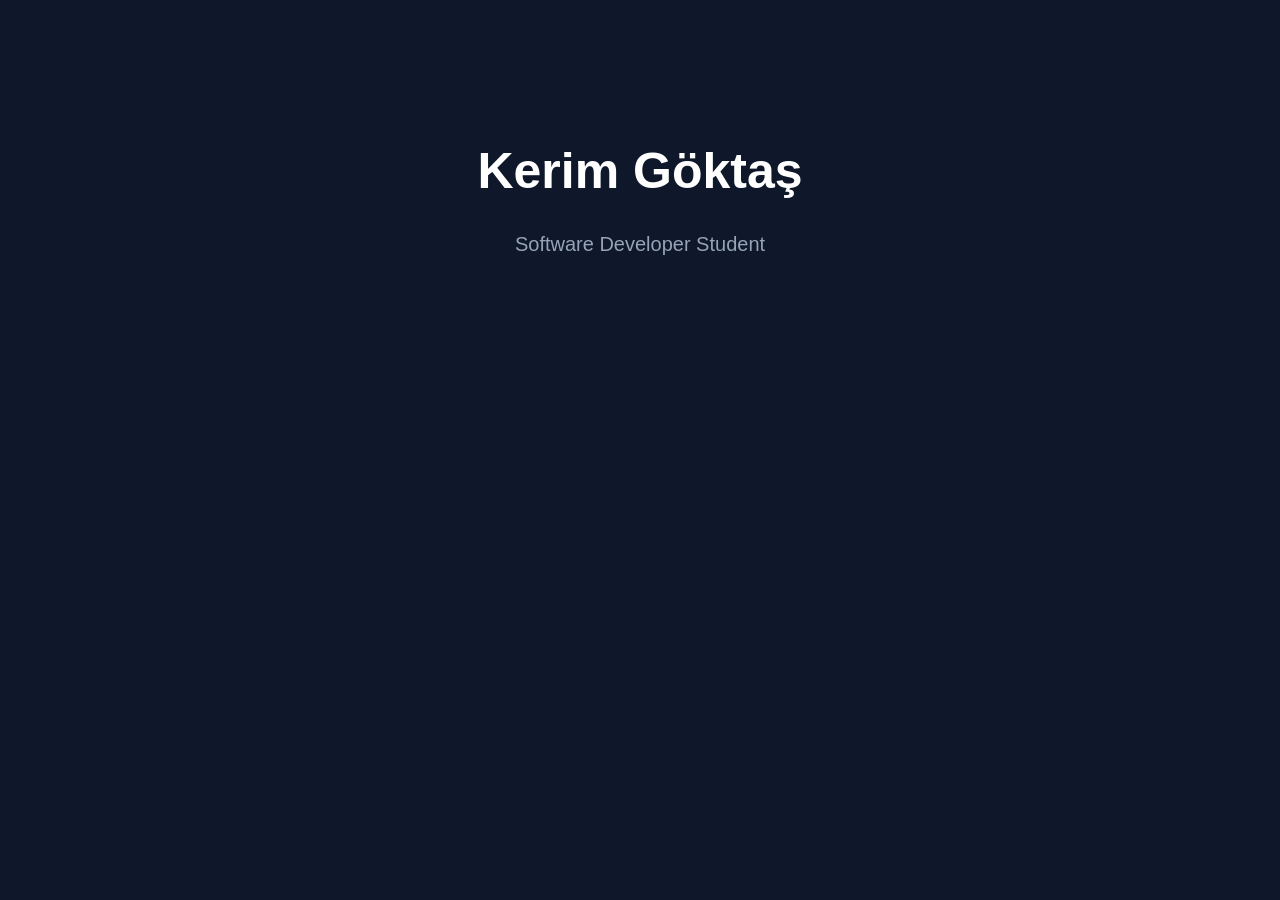
==== portfolio/index.html @ 28bb59c9 "Add files via upload" ====
<!DOCTYPE html>
<html lang="tr">
<head>
    <meta charset="UTF-8">
    <meta name="viewport" content="width=device-width, initial-scale=1.0">
    <title>Kerim Göktaş Portfolio</title>

    <style>
        body{
            background:#0f172a;
            color:white;
            font-family:Arial;
            text-align:center;
            padding-top:100px;
        }

        h1{
            font-size:50px;
        }

        p{
            font-size:20px;
            color:#94a3b8;
        }
    </style>
</head>
<body>

    <h1>Kerim Göktaş</h1>

    <p>Software Developer Student</p>

</body>
</html>
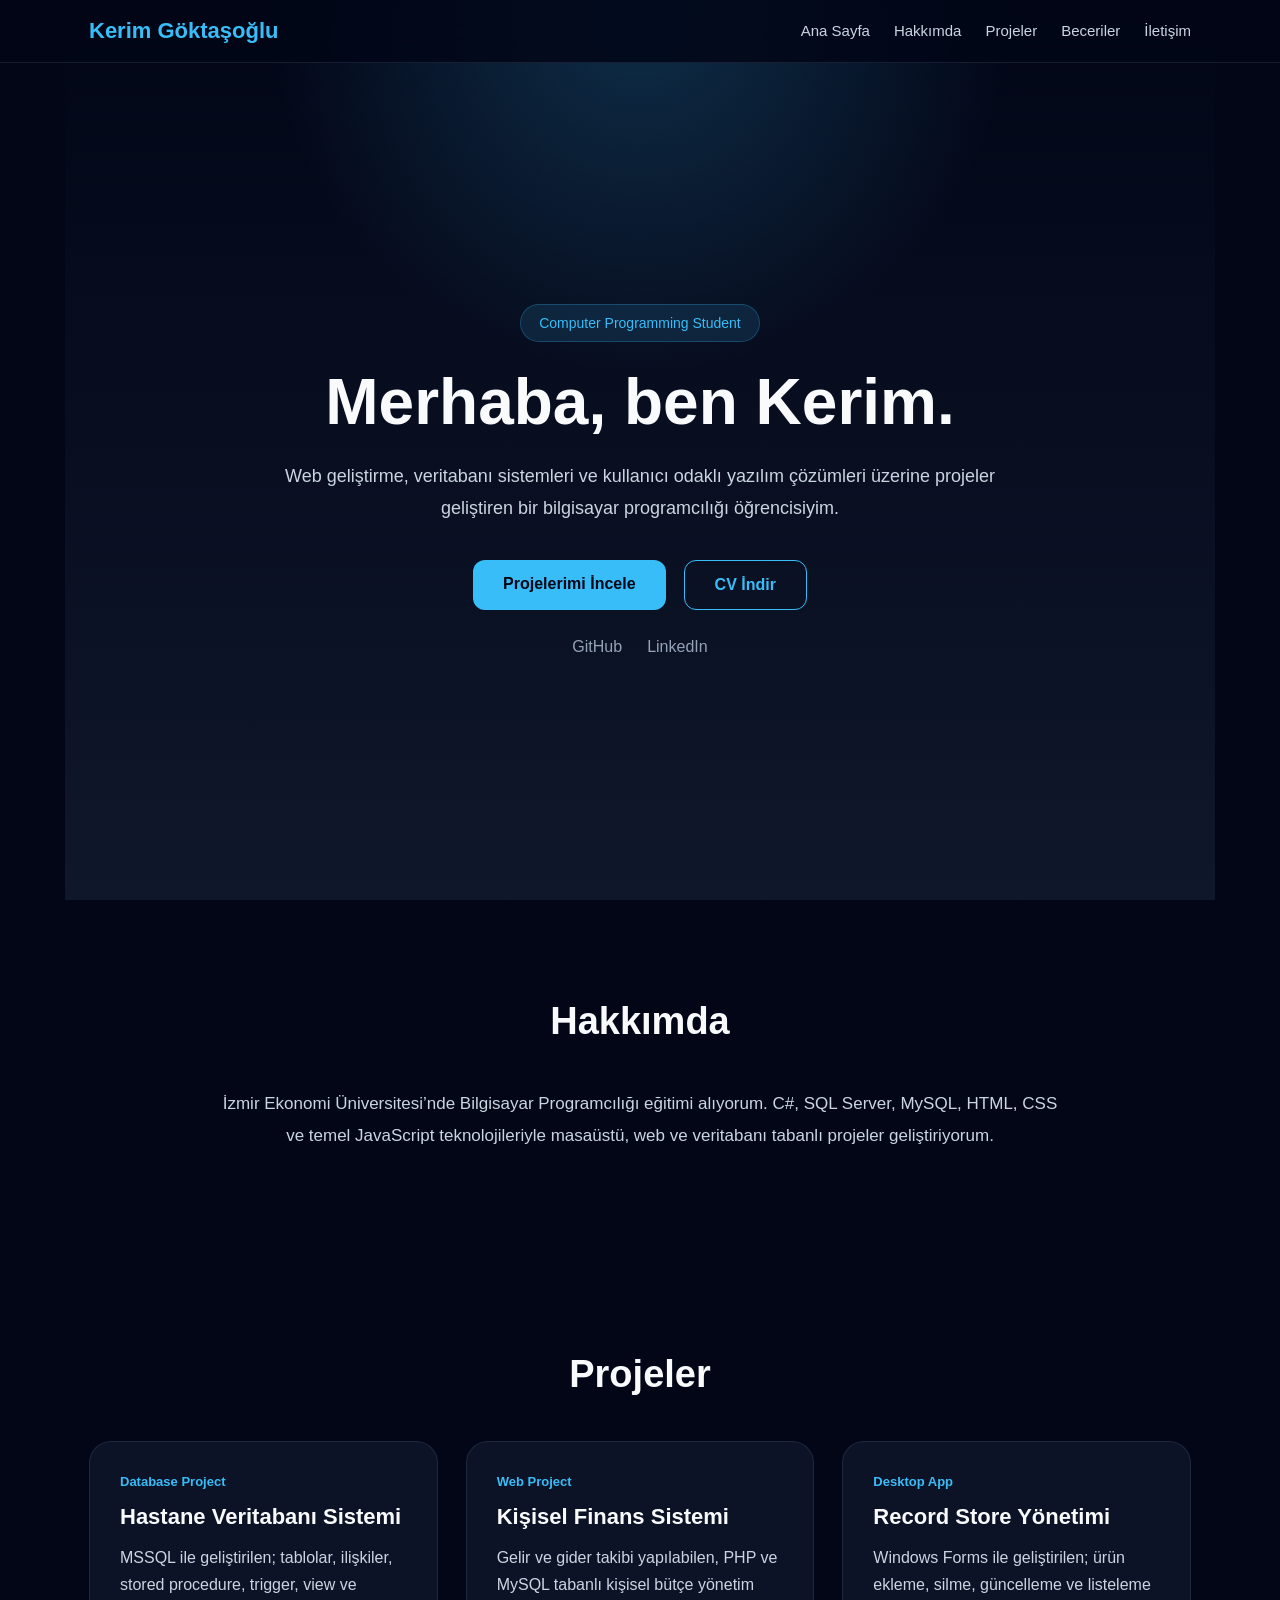
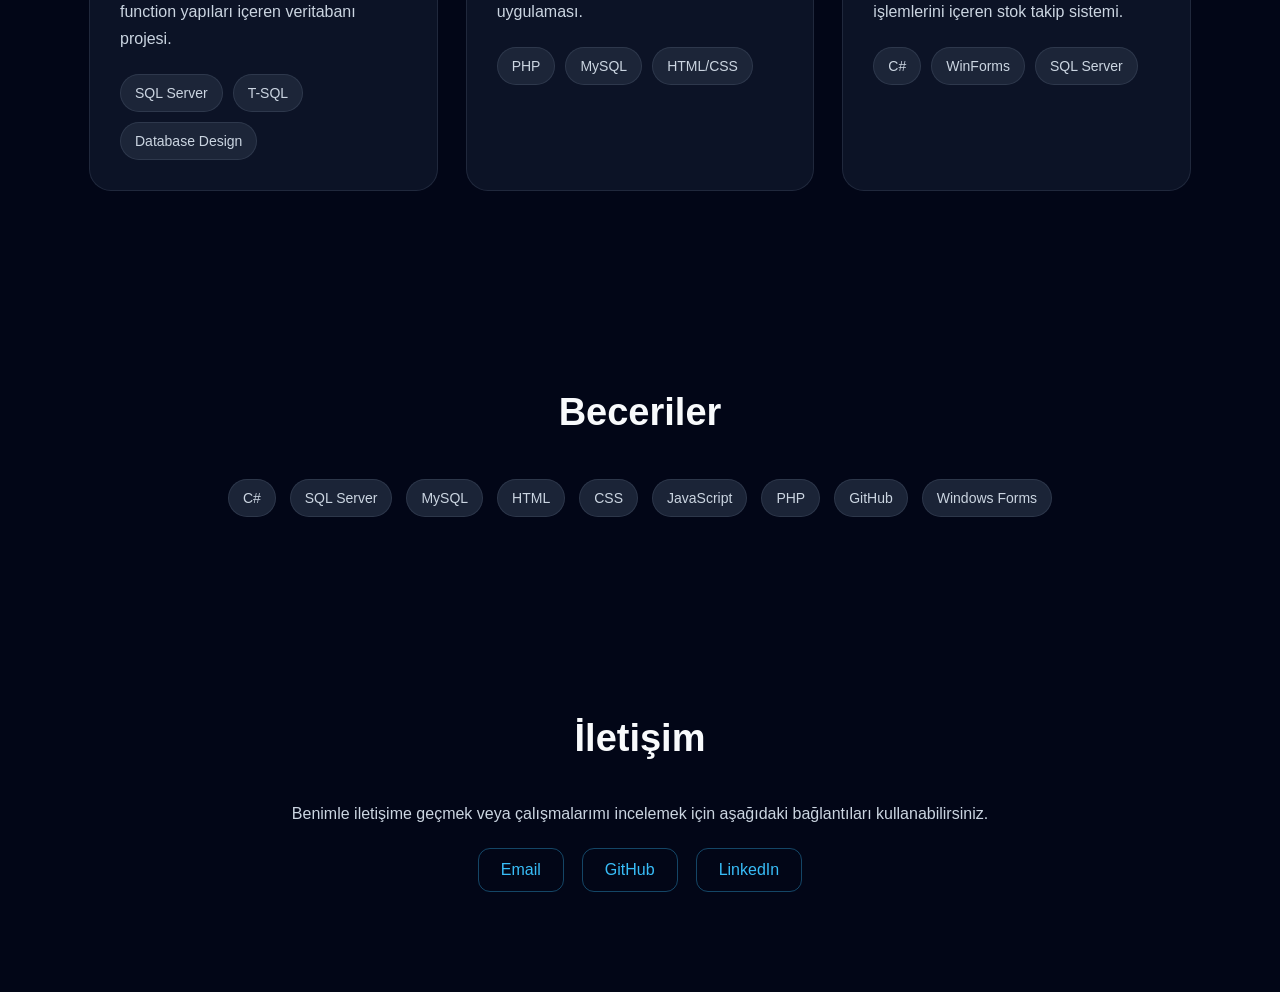
==== commit ab90e73d: "Update portfolio design" ====
--- a/portfolio/index.html
+++ b/portfolio/index.html
@@ -1,34 +1,137 @@
-<!DOCTYPE html>
-<html lang="tr">
-<head>
-    <meta charset="UTF-8">
-    <meta name="viewport" content="width=device-width, initial-scale=1.0">
-    <title>Kerim Göktaş Portfolio</title>
-
-    <style>
-        body{
-            background:#0f172a;
-            color:white;
-            font-family:Arial;
-            text-align:center;
-            padding-top:100px;
-        }
-
-        h1{
-            font-size:50px;
-        }
-
-        p{
-            font-size:20px;
-            color:#94a3b8;
-        }
-    </style>
-</head>
-<body>
-
-    <h1>Kerim Göktaş</h1>
-
-    <p>Software Developer Student</p>
-
-</body>
+<!DOCTYPE html>
+<html lang="tr">
+<head>
+    <meta charset="UTF-8">
+    <meta name="viewport" content="width=device-width, initial-scale=1.0">
+    <title>Kerim Göktaşoğlu | Portfolio</title>
+    <link rel="stylesheet" href="style.css">
+</head>
+<body>
+
+<header>
+    <nav>
+        <h2 class="logo">Kerim Göktaşoğlu</h2>
+
+        <ul>
+            <li><a href="#home">Ana Sayfa</a></li>
+            <li><a href="#about">Hakkımda</a></li>
+            <li><a href="#projects">Projeler</a></li>
+            <li><a href="#skills">Beceriler</a></li>
+            <li><a href="#contact">İletişim</a></li>
+        </ul>
+    </nav>
+</header>
+
+<section id="home" class="hero">
+    <div class="hero-content">
+        <span class="tag">Computer Programming Student</span>
+
+        <h1>Merhaba, ben Kerim.</h1>
+
+        <p>
+            Web geliştirme, veritabanı sistemleri ve kullanıcı odaklı yazılım çözümleri
+            üzerine projeler geliştiren bir bilgisayar programcılığı öğrencisiyim.
+        </p>
+
+        <div class="hero-buttons">
+            <a href="#projects" class="btn">Projelerimi İncele</a>
+            <a href="cv/Kerim_Goktas_CV_EN.pdf" download class="btn secondary-btn">CV İndir</a>
+        </div>
+
+        <div class="social-links">
+            <a href="https://github.com/KerimG-11" target="_blank">GitHub</a>
+            <a href="https://www.linkedin.com/in/kerim-g-b993063ba" target="_blank">LinkedIn</a>
+        </div>
+    </div>
+</section>
+
+<section id="about" class="about">
+    <h2>Hakkımda</h2>
+
+    <p>
+        İzmir Ekonomi Üniversitesi’nde Bilgisayar Programcılığı eğitimi alıyorum.
+        C#, SQL Server, MySQL, HTML, CSS ve temel JavaScript teknolojileriyle
+        masaüstü, web ve veritabanı tabanlı projeler geliştiriyorum.
+    </p>
+</section>
+
+<section id="projects" class="projects">
+    <h2>Projeler</h2>
+
+    <div class="project-container">
+
+        <div class="card">
+            <span class="project-type">Database Project</span>
+            <h3>Hastane Veritabanı Sistemi</h3>
+            <p>
+                MSSQL ile geliştirilen; tablolar, ilişkiler, stored procedure,
+                trigger, view ve function yapıları içeren veritabanı projesi.
+            </p>
+            <div class="techs">
+                <span>SQL Server</span>
+                <span>T-SQL</span>
+                <span>Database Design</span>
+            </div>
+        </div>
+
+        <div class="card">
+            <span class="project-type">Web Project</span>
+            <h3>Kişisel Finans Sistemi</h3>
+            <p>
+                Gelir ve gider takibi yapılabilen, PHP ve MySQL tabanlı
+                kişisel bütçe yönetim uygulaması.
+            </p>
+            <div class="techs">
+                <span>PHP</span>
+                <span>MySQL</span>
+                <span>HTML/CSS</span>
+            </div>
+        </div>
+
+        <div class="card">
+            <span class="project-type">Desktop App</span>
+            <h3>Record Store Yönetimi</h3>
+            <p>
+                Windows Forms ile geliştirilen; ürün ekleme, silme, güncelleme
+                ve listeleme işlemlerini içeren stok takip sistemi.
+            </p>
+            <div class="techs">
+                <span>C#</span>
+                <span>WinForms</span>
+                <span>SQL Server</span>
+            </div>
+        </div>
+
+    </div>
+</section>
+
+<section id="skills" class="skills">
+    <h2>Beceriler</h2>
+
+    <div class="skills-list">
+        <span>C#</span>
+        <span>SQL Server</span>
+        <span>MySQL</span>
+        <span>HTML</span>
+        <span>CSS</span>
+        <span>JavaScript</span>
+        <span>PHP</span>
+        <span>GitHub</span>
+        <span>Windows Forms</span>
+    </div>
+</section>
+
+<section id="contact" class="contact">
+    <h2>İletişim</h2>
+
+    <p>Benimle iletişime geçmek veya çalışmalarımı incelemek için aşağıdaki bağlantıları kullanabilirsiniz.</p>
+
+    <div class="contact-links">
+        <a href="mailto:kerimgoktasoglu@gmail.com">Email</a>
+        <a href="https://github.com/KerimG-11" target="_blank">GitHub</a>
+        <a href="https://www.linkedin.com/in/kerim-g-b993063ba" target="_blank">LinkedIn</a>
+    </div>
+</section>
+
+</body>
 </html>
--- a/portfolio/style.css
+++ b/portfolio/style.css
@@ -0,0 +1,282 @@
+*{
+    margin:0;
+    padding:0;
+    box-sizing:border-box;
+    scroll-behavior:smooth;
+}
+
+body{
+    font-family:Arial, Helvetica, sans-serif;
+    background:#020617;
+    color:#f8fafc;
+    overflow-x:hidden;
+}
+
+header{
+    position:fixed;
+    width:100%;
+    top:0;
+    z-index:1000;
+    background:rgba(2,6,23,0.85);
+    backdrop-filter:blur(14px);
+    border-bottom:1px solid rgba(148,163,184,0.15);
+}
+
+nav{
+    max-width:1150px;
+    margin:auto;
+    padding:18px 24px;
+    display:flex;
+    justify-content:space-between;
+    align-items:center;
+}
+
+.logo{
+    color:#38bdf8;
+    font-size:22px;
+}
+
+nav ul{
+    display:flex;
+    list-style:none;
+    gap:24px;
+}
+
+nav a{
+    color:#cbd5e1;
+    text-decoration:none;
+    font-size:15px;
+    transition:0.3s;
+}
+
+nav a:hover{
+    color:#38bdf8;
+}
+
+.hero{
+    min-height:100vh;
+    display:flex;
+    justify-content:center;
+    align-items:center;
+    text-align:center;
+    padding:120px 24px 60px;
+    background:
+        radial-gradient(circle at top, rgba(56,189,248,0.22), transparent 35%),
+        linear-gradient(to bottom,#020617,#0f172a);
+}
+
+.hero-content{
+    max-width:850px;
+}
+
+.tag{
+    display:inline-block;
+    color:#38bdf8;
+    background:rgba(56,189,248,0.12);
+    border:1px solid rgba(56,189,248,0.25);
+    padding:10px 18px;
+    border-radius:999px;
+    margin-bottom:25px;
+    font-size:14px;
+}
+
+.hero h1{
+    font-size:64px;
+    line-height:1.1;
+    margin-bottom:22px;
+}
+
+.hero p{
+    color:#cbd5e1;
+    font-size:18px;
+    line-height:1.8;
+    max-width:720px;
+    margin:auto;
+}
+
+.hero-buttons{
+    margin-top:35px;
+    display:flex;
+    justify-content:center;
+    gap:18px;
+    flex-wrap:wrap;
+}
+
+.btn{
+    display:inline-block;
+    padding:15px 30px;
+    background:#38bdf8;
+    color:#020617;
+    text-decoration:none;
+    border-radius:12px;
+    font-weight:bold;
+    transition:0.3s;
+}
+
+.btn:hover{
+    transform:translateY(-4px);
+    box-shadow:0 12px 35px rgba(56,189,248,0.35);
+}
+
+.secondary-btn{
+    background:transparent;
+    color:#38bdf8;
+    border:1px solid #38bdf8;
+}
+
+.secondary-btn:hover{
+    background:#38bdf8;
+    color:#020617;
+}
+
+.social-links{
+    margin-top:28px;
+    display:flex;
+    justify-content:center;
+    gap:25px;
+}
+
+.social-links a{
+    color:#94a3b8;
+    text-decoration:none;
+}
+
+.social-links a:hover{
+    color:#38bdf8;
+}
+
+section{
+    max-width:1150px;
+    margin:auto;
+    padding:100px 24px;
+}
+
+section h2{
+    font-size:38px;
+    text-align:center;
+    margin-bottom:45px;
+}
+
+.about p{
+    max-width:850px;
+    margin:auto;
+    text-align:center;
+    color:#cbd5e1;
+    line-height:1.9;
+    font-size:17px;
+}
+
+.project-container{
+    display:grid;
+    grid-template-columns:repeat(auto-fit,minmax(280px,1fr));
+    gap:28px;
+}
+
+.card{
+    background:rgba(15,23,42,0.85);
+    border:1px solid rgba(148,163,184,0.15);
+    padding:30px;
+    border-radius:22px;
+    transition:0.3s;
+}
+
+.card:hover{
+    transform:translateY(-8px);
+    border-color:rgba(56,189,248,0.45);
+    box-shadow:0 18px 45px rgba(0,0,0,0.25);
+}
+
+.project-type{
+    color:#38bdf8;
+    font-size:13px;
+    font-weight:bold;
+}
+
+.card h3{
+    margin:14px 0;
+    font-size:22px;
+}
+
+.card p{
+    color:#cbd5e1;
+    line-height:1.7;
+    margin-bottom:22px;
+}
+
+.techs{
+    display:flex;
+    flex-wrap:wrap;
+    gap:10px;
+}
+
+.techs span,
+.skills-list span{
+    background:rgba(30,41,59,0.9);
+    color:#cbd5e1;
+    padding:10px 14px;
+    border-radius:999px;
+    font-size:14px;
+    border:1px solid rgba(148,163,184,0.15);
+}
+
+.skills-list{
+    display:flex;
+    justify-content:center;
+    flex-wrap:wrap;
+    gap:14px;
+}
+
+.contact{
+    text-align:center;
+}
+
+.contact p{
+    color:#cbd5e1;
+    margin-bottom:25px;
+}
+
+.contact-links{
+    display:flex;
+    justify-content:center;
+    gap:18px;
+    flex-wrap:wrap;
+}
+
+.contact-links a{
+    color:#38bdf8;
+    text-decoration:none;
+    border:1px solid rgba(56,189,248,0.35);
+    padding:12px 22px;
+    border-radius:12px;
+    transition:0.3s;
+}
+
+.contact-links a:hover{
+    background:#38bdf8;
+    color:#020617;
+}
+
+@media(max-width:768px){
+    nav{
+        flex-direction:column;
+        gap:16px;
+    }
+
+    nav ul{
+        flex-wrap:wrap;
+        justify-content:center;
+        gap:14px;
+    }
+
+    .hero h1{
+        font-size:42px;
+    }
+
+    .hero p{
+        font-size:16px;
+    }
+
+    section{
+        padding:80px 20px;
+    }
+}
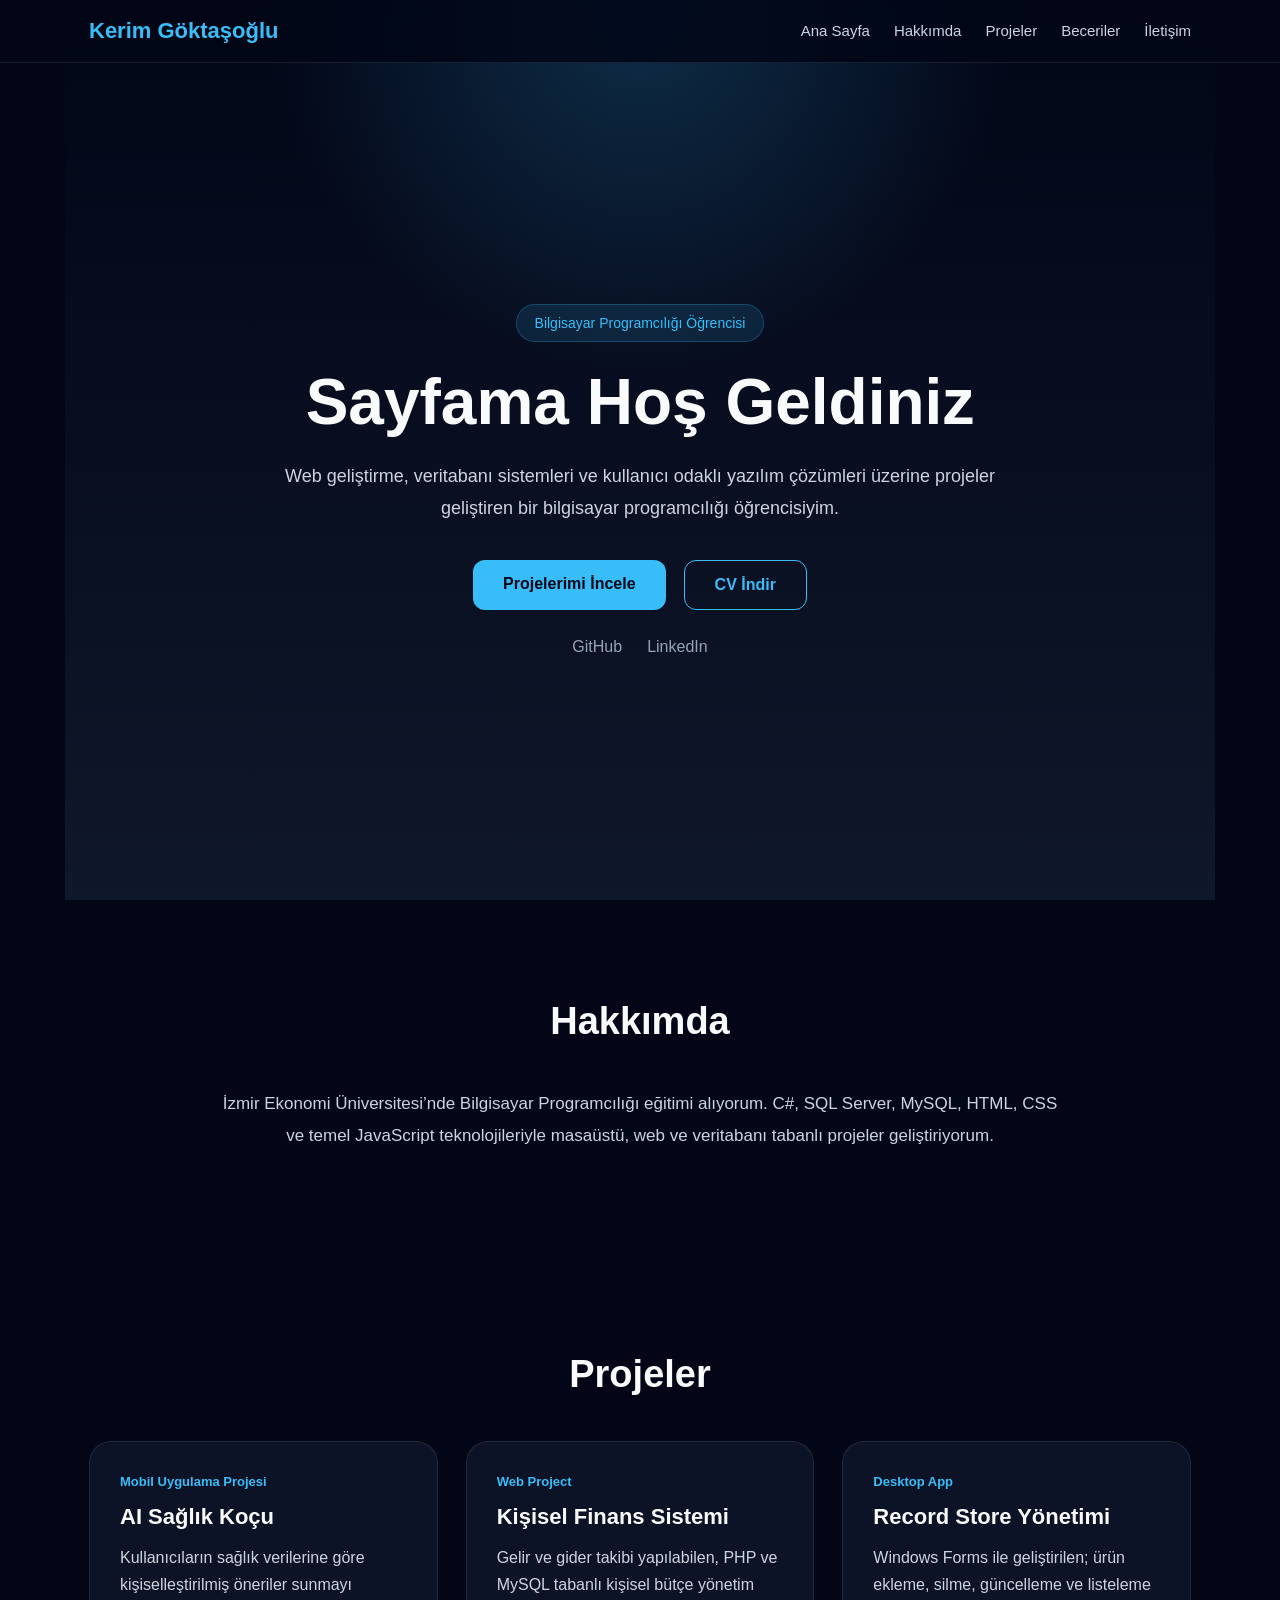
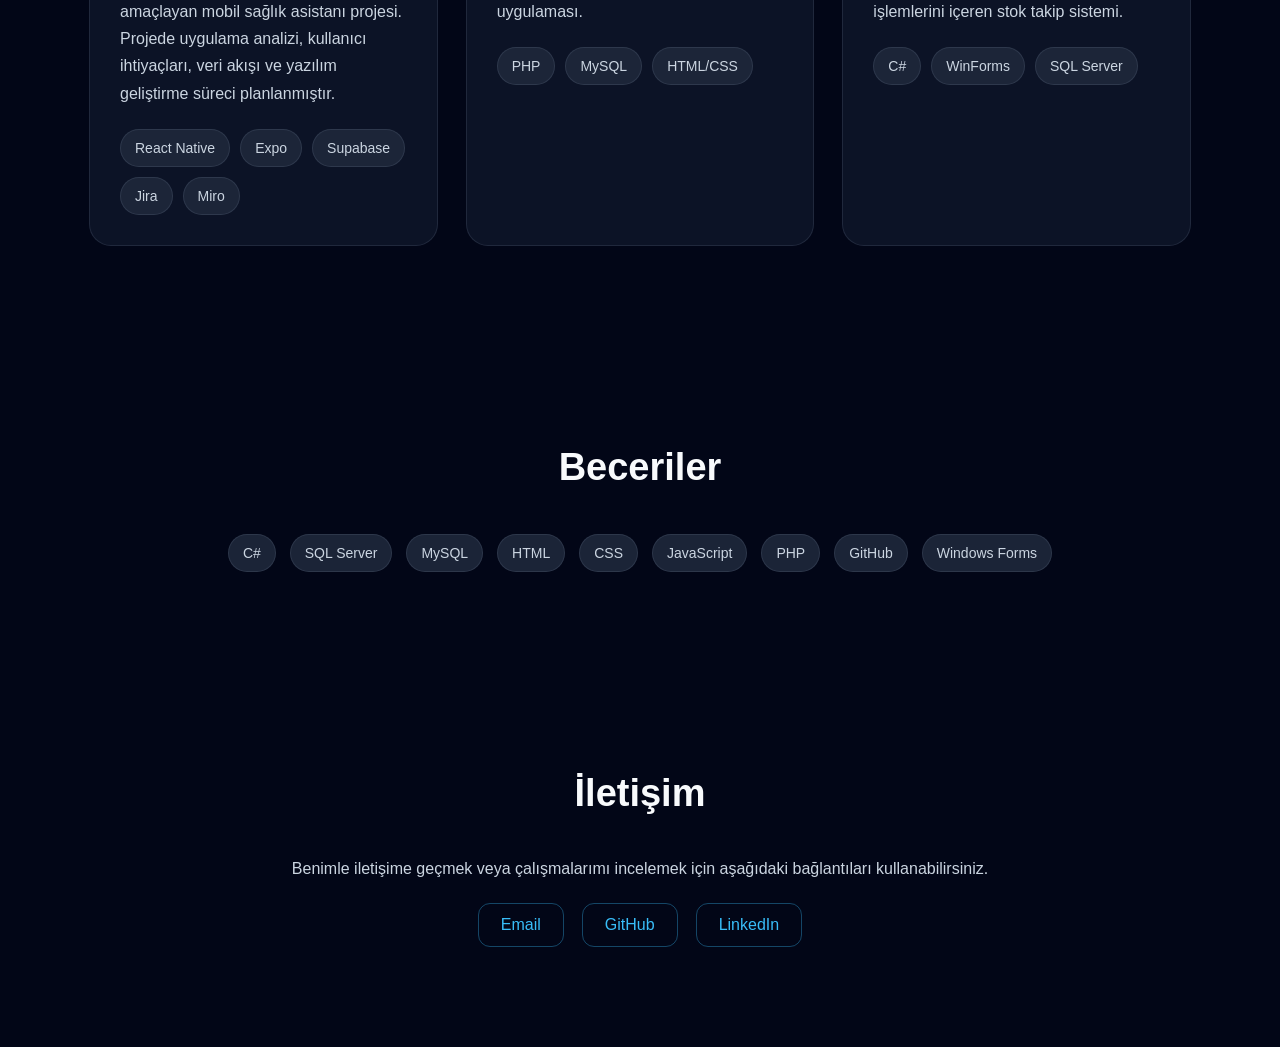
==== commit e43af49a: "Replace hospital project with AI health coach" ====
--- a/portfolio/index.html
+++ b/portfolio/index.html
@@ -24,9 +24,9 @@
 
 <section id="home" class="hero">
     <div class="hero-content">
-        <span class="tag">Computer Programming Student</span>
+        <span class="tag">Bilgisayar Programcılığı Öğrencisi        </span>
 
-        <h1>Merhaba, ben Kerim.</h1>
+        <h1>Sayfama Hoş Geldiniz</h1>
 
         <p>
             Web geliştirme, veritabanı sistemleri ve kullanıcı odaklı yazılım çözümleri
@@ -35,7 +35,7 @@
 
         <div class="hero-buttons">
             <a href="#projects" class="btn">Projelerimi İncele</a>
-            <a href="cv/Kerim_Goktas_CV_EN.pdf" download class="btn secondary-btn">CV İndir</a>
+            <a href="cv/Kerim_Goktas_CV_EN.pdf.pdf" download class="btn secondary-btn">CV İndir</a>
         </div>
 
         <div class="social-links">
@@ -61,18 +61,21 @@
     <div class="project-container">
 
         <div class="card">
-            <span class="project-type">Database Project</span>
-            <h3>Hastane Veritabanı Sistemi</h3>
-            <p>
-                MSSQL ile geliştirilen; tablolar, ilişkiler, stored procedure,
-                trigger, view ve function yapıları içeren veritabanı projesi.
-            </p>
-            <div class="techs">
-                <span>SQL Server</span>
-                <span>T-SQL</span>
-                <span>Database Design</span>
-            </div>
-        </div>
+    <span class="project-type">Mobil Uygulama Projesi</span>
+    <h3>AI Sağlık Koçu</h3>
+    <p>
+        Kullanıcıların sağlık verilerine göre kişiselleştirilmiş öneriler sunmayı
+        amaçlayan mobil sağlık asistanı projesi. Projede uygulama analizi,
+        kullanıcı ihtiyaçları, veri akışı ve yazılım geliştirme süreci planlanmıştır.
+    </p>
+    <div class="techs">
+        <span>React Native</span>
+        <span>Expo</span>
+        <span>Supabase</span>
+        <span>Jira</span>
+        <span>Miro</span>
+    </div>
+</div>
 
         <div class="card">
             <span class="project-type">Web Project</span>
